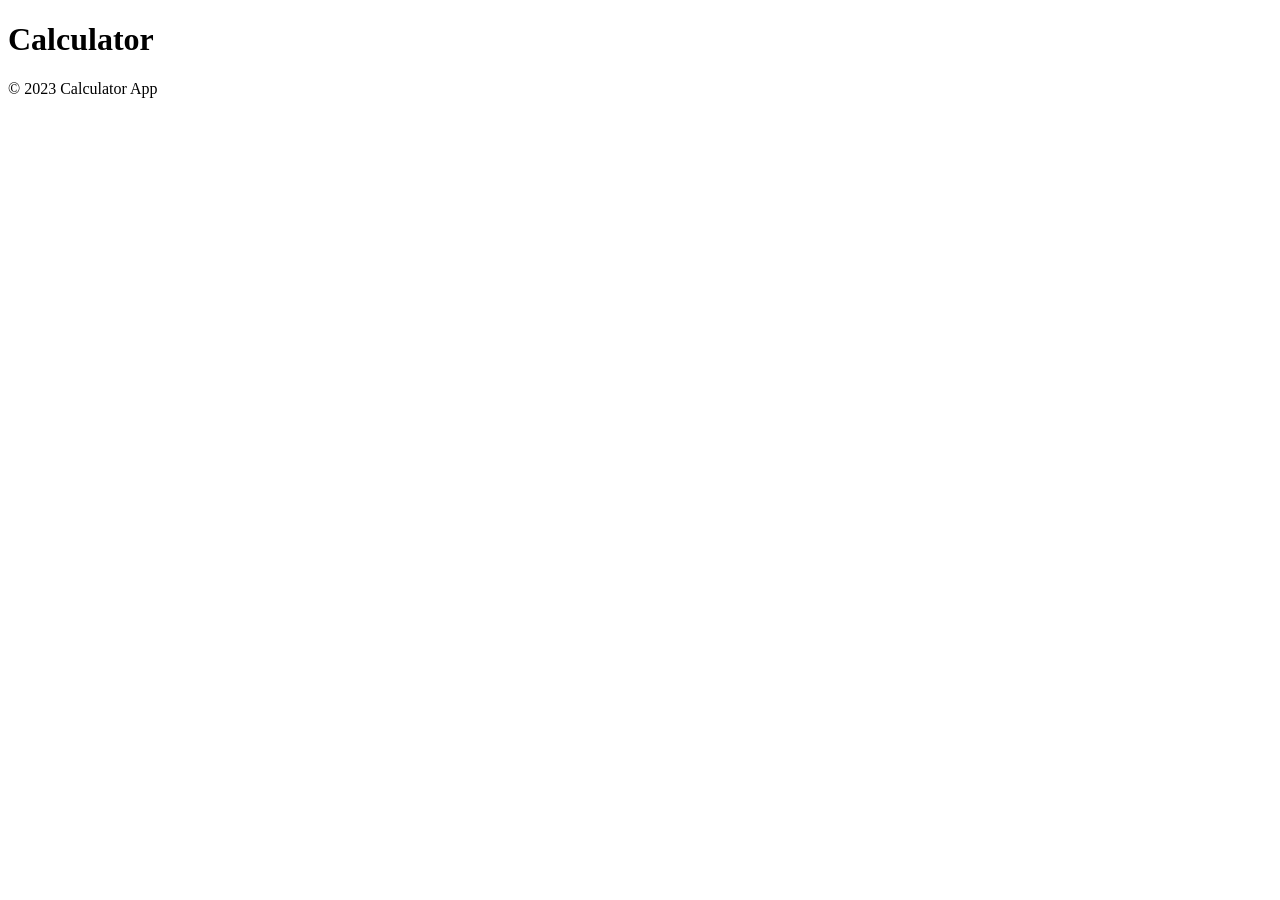
==== calculator/code/index.html @ 63572222 "update to calculator added the exersize to the the branch" ====
<!DOCTYPE html>
<html lang="en">
<head>
    <meta charset="UTF-8">
    <meta name="viewport" content="width=device-width, initial-scale=1.0">
    <title>Calculator</title>
    <link rel="stylesheet" href="styles.css">
</head>
<body>
    <header>
        <h1>Calculator</h1>
    </header>
    <main>
        <div id="calculator">
            <!-- Calculator interface will go here -->
        </div>
    </main>
    <footer>
        <p>&copy; 2023 Calculator App</p>
    </footer>
    <script src="script.js"></script>
</body>
</html>
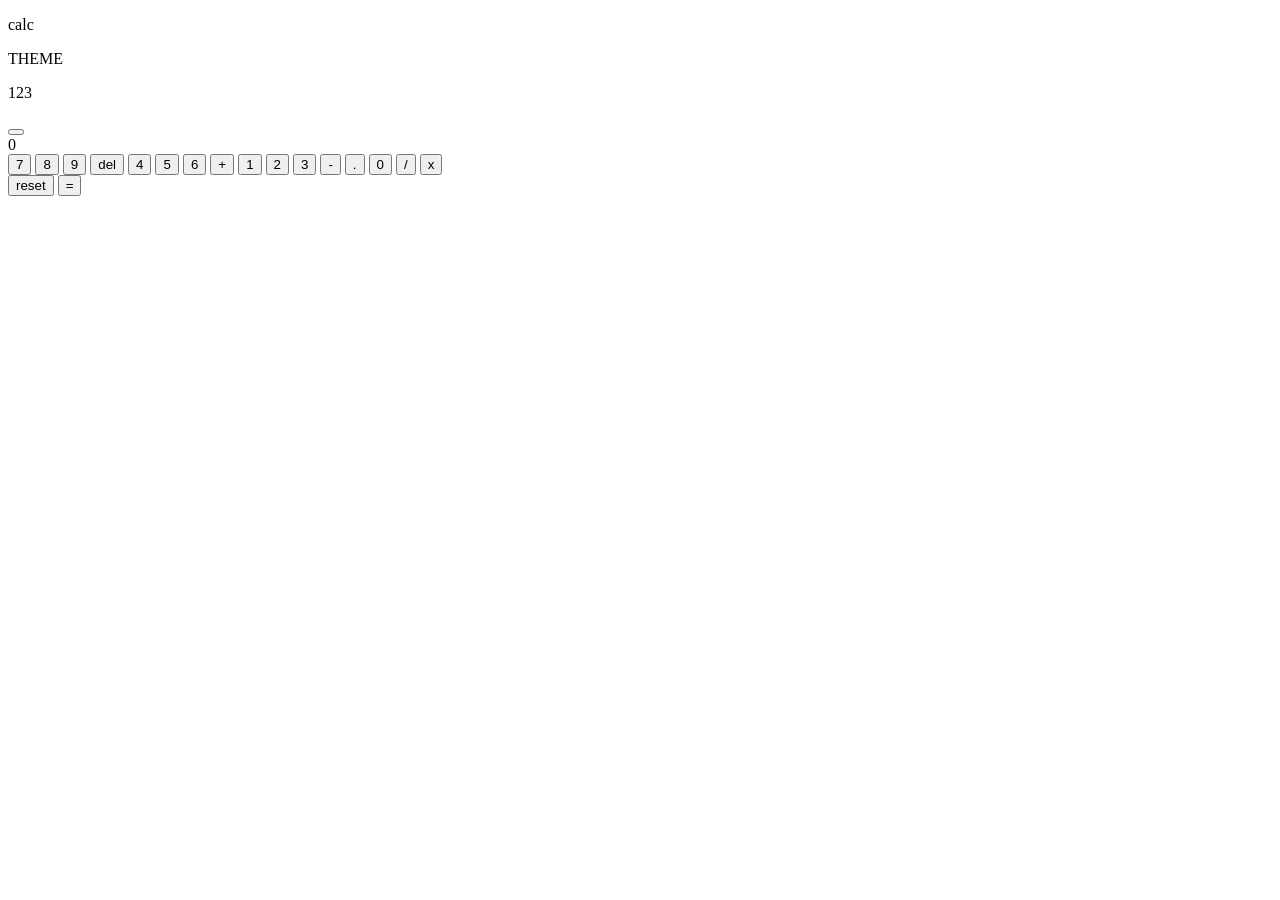
==== commit 58e34070: "Update to calculator Made it so the HTML and JS work. now I am going to do styling" ====
--- a/calculator/code/index.html
+++ b/calculator/code/index.html
@@ -1,23 +1,58 @@
 <!DOCTYPE html>
 <html lang="en">
 <head>
-    <meta charset="UTF-8">
-    <meta name="viewport" content="width=device-width, initial-scale=1.0">
-    <title>Calculator</title>
-    <link rel="stylesheet" href="styles.css">
+  <meta charset="UTF-8">
+  <meta name="viewport" content="width=device-width, initial-scale=1.0"> 
+  <link rel="icon" type="image/png" sizes="32x32" href="../images/favicon-32x32.png">
+  <link rel="preconnect" href="https://fonts.googleapis.com">
+  <link rel="preconnect" href="https://fonts.gstatic.com" crossorigin>
+  <link href="https://fonts.googleapis.com/css2?family=League+Spartan:wght@100..900&display=swap" rel="stylesheet">
+  <link rel="stylesheet" href="styles.css">
+  <title>Calculator App</title>
 </head>
-<body>
-    <header>
-        <h1>Calculator</h1>
-    </header>
-    <main>
-        <div id="calculator">
-            <!-- Calculator interface will go here -->
+<body id="bodyy">
+  <div class="calculator">
+    <div class="calculator__header">
+      <p class="calculator__logo" id="logo">
+        calc
+      </p>
+      <div class="calculator__switch">
+        <p class="theme" id="theme">THEME</p>
+        <div class="calculator__switch--barra" id="calculator__barra">
+          <p class="numbers" id="numbers">123</p>
+          <button class="calculator__switch-button" id="switch-button"></button>
         </div>
-    </main>
-    <footer>
-        <p>&copy; 2023 Calculator App</p>
-    </footer>
-    <script src="script.js"></script>
+      </div>
+    </div>
+
+    <div class="res" id="res">
+      0
+    </div>
+
+    <div class="table" id="table">
+      <div class="buttonBox">
+        <button class="btn7 button" id="bt7">7</button>
+        <button class="btn8 button" id="bt8">8</button>
+        <button class="btn9 button" id="bt9">9</button>
+        <button class="btnD button del_button" id="del">del</button>
+        <button class="btn4 button" id="bt4">4</button>
+        <button class="btn5 button" id="bt5">5</button>
+        <button class="btn6 button" id="bt6">6</button>
+        <button class="btn+ button" id="btplus">+</button>
+        <button class="btn1 button" id="bt1">1</button>
+        <button class="btn2 button" id="bt2">2</button>
+        <button class="btn3 button" id="bt3">3</button>
+        <button class="btn- button" id="btmenos">-</button>
+        <button class="btn. button" id="btpunto">.</button>
+        <button class="btn0 button" id="bt0">0</button>
+        <button class="btn/ button" id="btbarra">/</button>
+        <button class="btnx button" id="btequis">x</button>
+      </div>
+      <div class="buttonSub">
+        <button class="btnr button reset" id="reset">reset</button>
+        <button class="btnC button brest" id="equal">=</button>
+      </div>
+    </div>
+  <script src="main.js"></script>
 </body>
 </html>
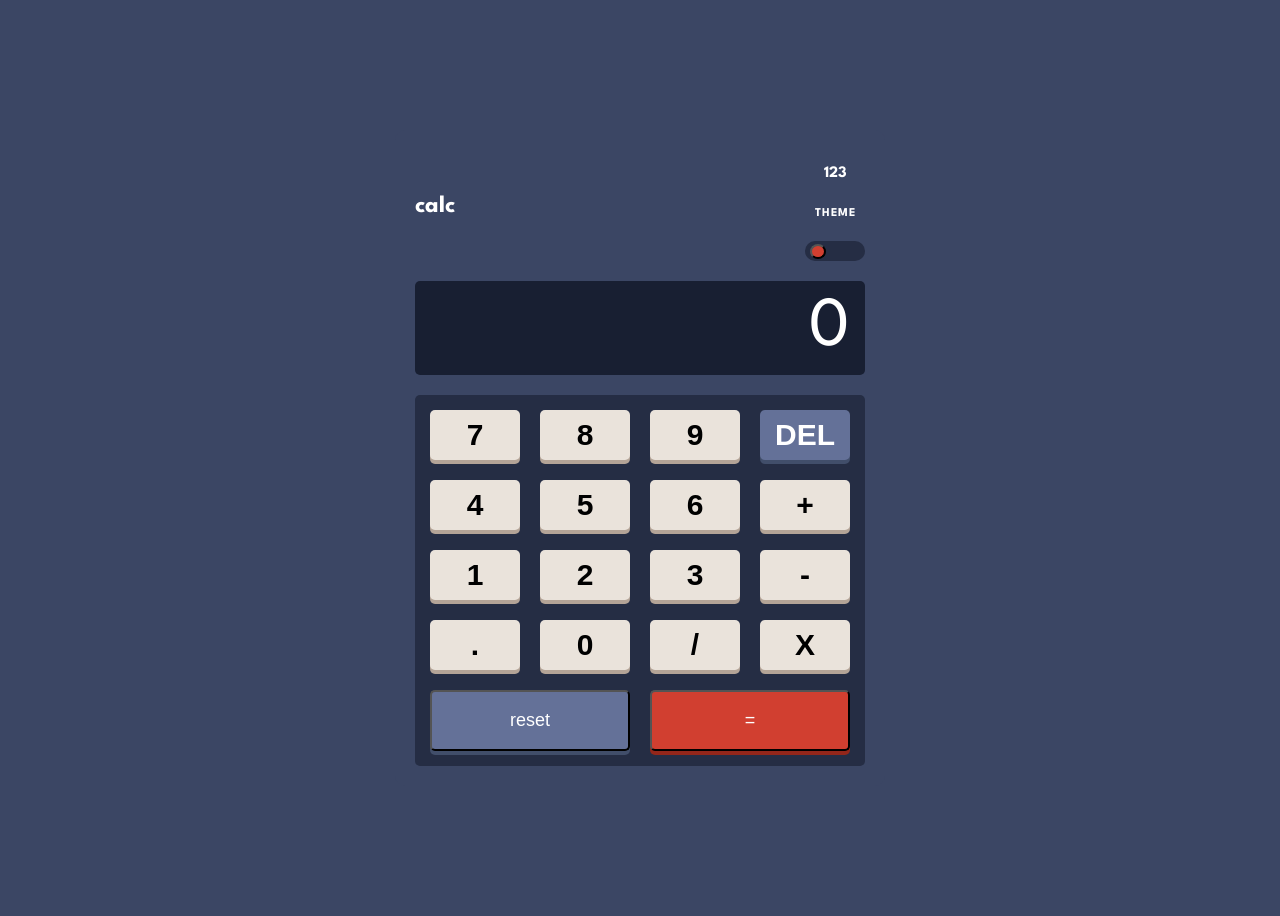
==== commit 99ba3654: "Update to calculator (backup) Do not know why but github did not update at all. this is a backup in " ====
--- a/calculator/code/index.html
+++ b/calculator/code/index.html
@@ -7,22 +7,24 @@
   <link rel="preconnect" href="https://fonts.googleapis.com">
   <link rel="preconnect" href="https://fonts.gstatic.com" crossorigin>
   <link href="https://fonts.googleapis.com/css2?family=League+Spartan:wght@100..900&display=swap" rel="stylesheet">
-  <link rel="stylesheet" href="styles.css">
+  <link rel="stylesheet" href="style.css">
+
   <title>Calculator App</title>
 </head>
-<body id="bodyy">
+<body id="body">
   <div class="calculator">
     <div class="calculator__header">
       <p class="calculator__logo" id="logo">
         calc
       </p>
       <div class="calculator__switch">
+        <p class="numbers" id="numbers">123</p> 
         <p class="theme" id="theme">THEME</p>
         <div class="calculator__switch--barra" id="calculator__barra">
-          <p class="numbers" id="numbers">123</p>
           <button class="calculator__switch-button" id="switch-button"></button>
         </div>
       </div>
+      
     </div>
 
     <div class="res" id="res">
--- a/calculator/code/style.css
+++ b/calculator/code/style.css
@@ -0,0 +1,145 @@
+@import url("https://fonts.googleapis.com/css2?family=League+Spartan:wght@100..900&display=swap");
+body {
+  font-family: "League Spartan", sans-serif;
+  background-color: #3b4664;
+  display: flex;
+  justify-content: center;
+  align-items: center;
+  height: 100vh;
+}
+
+.calculator {
+  background-color: #3b4664;
+  padding: 20px;
+  border-radius: 10px;
+  width: 450px;
+}
+.calculator__header {
+  display: flex;
+  justify-content: space-between;
+  align-items: center;
+  color: white;
+  font-size: 24px;
+  font-weight: bold;
+}
+.calculator__switch {
+  display: flex;
+  flex-direction: column;
+  align-items: center;
+  gap: 10px;
+}
+.calculator__switch .theme {
+  font-size: 12px;
+  letter-spacing: 1px;
+  text-transform: uppercase;
+  color: white;
+}
+.calculator__switch .numbers {
+  font-size: 16px;
+  color: white;
+  text-align: center;
+  margin-bottom: 5px;
+}
+.calculator__switch--barra {
+  background-color: #252d44;
+  width: 60px;
+  height: 20px;
+  border-radius: 10px;
+  display: flex;
+  align-items: center;
+  justify-content: center;
+  position: relative;
+}
+.calculator__switch-numbers {
+  width: 20px;
+  height: 20px;
+  background-color: #d13f30;
+  border-radius: 50%;
+  position: absolute;
+  right: 5px;
+  transition: all 0.3s;
+}
+.calculator__switch-button {
+  width: 15px;
+  height: 15px;
+  background-color: #d13f30;
+  border-radius: 50%;
+  position: absolute;
+  left: 5px;
+  transition: all 0.3s;
+}
+
+.res {
+  background-color: #181f32;
+  color: white;
+  font-size: 70px;
+  text-align: right;
+  padding: 15px;
+  border-radius: 5px;
+  margin: 20px 0;
+}
+
+.table {
+  background-color: #252d44;
+  padding: 15px;
+  border-radius: 5px;
+  gap: 12px;
+}
+.table .buttonBox {
+  display: grid;
+  grid-template-columns: repeat(4, 1fr);
+  gap: 20px;
+}
+.table .buttonBox .button {
+  background-color: #eae3db;
+  border: none;
+  padding: 8px;
+  font-size: 30px;
+  font-weight: bold;
+  border-radius: 5px;
+  box-shadow: 0 4px #b4a497;
+  cursor: pointer;
+  transition-duration: 0.4s;
+  text-transform: uppercase;
+  text-align: center;
+}
+.table .buttonBox .button:hover {
+  background-color: aliceblue;
+}
+.table .buttonBox .button:active {
+  transform: scale(0.95);
+}
+.table .buttonBox .del_button {
+  background-color: #647198;
+  box-shadow: 0 4px #414e6a;
+  color: white;
+}
+.table .buttonSub {
+  display: grid;
+  grid-row: 5;
+  grid-template-columns: repeat(4, 1fr);
+  gap: 20px;
+  margin-top: 20px;
+}
+.table .buttonSub .reset {
+  grid-column: span 2;
+  background-color: #647198;
+  box-shadow: 0 4px #414e6a;
+  border-radius: 5px;
+  color: white;
+  padding: 18px;
+  font-size: 18px;
+  width: 100%;
+  text-align: center;
+}
+.table .buttonSub .brest {
+  grid-column: span 2;
+  background-color: #d13f30;
+  box-shadow: 0 4px #93261a;
+  border-radius: 5px;
+  color: white;
+  padding: 18px;
+  font-size: 18px;
+  width: 100%;
+  text-align: center;
+}/*# sourceMappingURL=style.css.map */
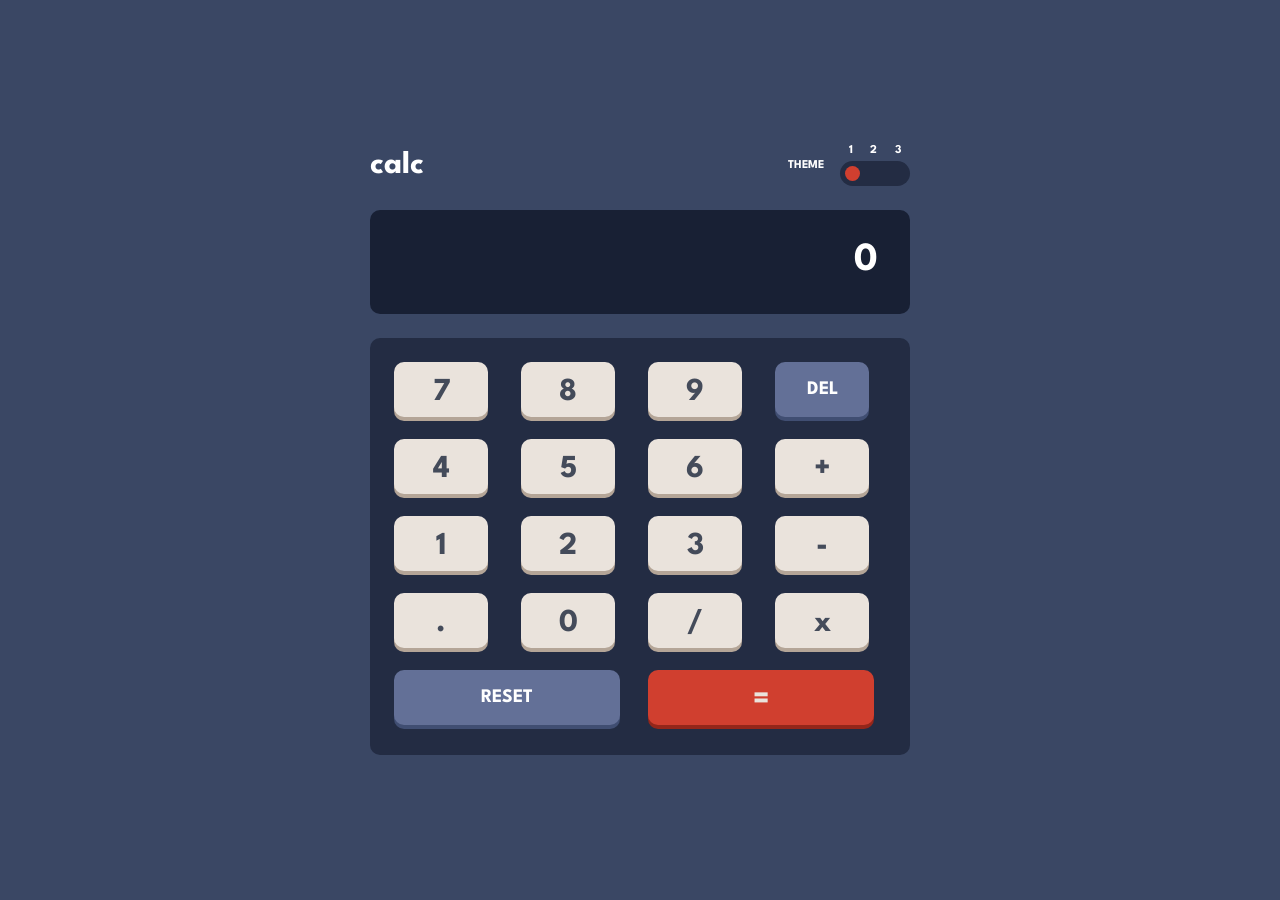
==== commit 334bc625: "working version calculator !WITHOUT BEM! A working version of the calculator without the BEM naming " ====
--- a/calculator/code/index.html
+++ b/calculator/code/index.html
@@ -1,60 +1,58 @@
 <!DOCTYPE html>
 <html lang="en">
-<head>
-  <meta charset="UTF-8">
-  <meta name="viewport" content="width=device-width, initial-scale=1.0"> 
-  <link rel="icon" type="image/png" sizes="32x32" href="../images/favicon-32x32.png">
-  <link rel="preconnect" href="https://fonts.googleapis.com">
-  <link rel="preconnect" href="https://fonts.gstatic.com" crossorigin>
-  <link href="https://fonts.googleapis.com/css2?family=League+Spartan:wght@100..900&display=swap" rel="stylesheet">
-  <link rel="stylesheet" href="style.css">
+  <head>
+    <meta charset="UTF-8" />
+    <meta name="viewport" content="width=device-width, initial-scale=1.0" />
+    <link
+      rel="icon"
+      type="image/png"
+      sizes="32x32"
+      href="../images/favicon-32x32.png"
+    />
+    <link rel="stylesheet" href="style.css" />
 
-  <title>Calculator App</title>
-</head>
-<body id="body">
-  <div class="calculator">
-    <div class="calculator__header">
-      <p class="calculator__logo" id="logo">
-        calc
-      </p>
-      <div class="calculator__switch">
-        <p class="numbers" id="numbers">123</p> 
-        <p class="theme" id="theme">THEME</p>
-        <div class="calculator__switch--barra" id="calculator__barra">
-          <button class="calculator__switch-button" id="switch-button"></button>
+    <title>Frontend Mentor | Calculator app</title>
+  </head>
+  <body>
+    <div class="calculator">
+      <div class="header">
+        <h1>calc</h1>
+        <div class="theme-switcher">
+          <span>THEME</span>
+          <div class="theme-options">
+            <div class="theme-numbers">
+              <span>1</span>
+              <span>2</span>
+              <span>3</span>
+            </div>
+            <div class="theme-toggle">
+              <div class="toggle-ball"></div>
+            </div>
+          </div>
         </div>
       </div>
-      
-    </div>
-
-    <div class="res" id="res">
-      0
-    </div>
-
-    <div class="table" id="table">
-      <div class="buttonBox">
-        <button class="btn7 button" id="bt7">7</button>
-        <button class="btn8 button" id="bt8">8</button>
-        <button class="btn9 button" id="bt9">9</button>
-        <button class="btnD button del_button" id="del">del</button>
-        <button class="btn4 button" id="bt4">4</button>
-        <button class="btn5 button" id="bt5">5</button>
-        <button class="btn6 button" id="bt6">6</button>
-        <button class="btn+ button" id="btplus">+</button>
-        <button class="btn1 button" id="bt1">1</button>
-        <button class="btn2 button" id="bt2">2</button>
-        <button class="btn3 button" id="bt3">3</button>
-        <button class="btn- button" id="btmenos">-</button>
-        <button class="btn. button" id="btpunto">.</button>
-        <button class="btn0 button" id="bt0">0</button>
-        <button class="btn/ button" id="btbarra">/</button>
-        <button class="btnx button" id="btequis">x</button>
-      </div>
-      <div class="buttonSub">
-        <button class="btnr button reset" id="reset">reset</button>
-        <button class="btnC button brest" id="equal">=</button>
+      <div class="display">0</div>
+      <div class="keypad">
+        <button class="num">7</button>
+        <button class="num">8</button>
+        <button class="num">9</button>
+        <button class="del">DEL</button>
+        <button class="num">4</button>
+        <button class="num">5</button>
+        <button class="num">6</button>
+        <button class="op">+</button>
+        <button class="num">1</button>
+        <button class="num">2</button>
+        <button class="num">3</button>
+        <button class="op">-</button>
+        <button class="num">.</button>
+        <button class="num">0</button>
+        <button class="op">/</button>
+        <button class="op">x</button>
+        <button class="reset">RESET</button>
+        <button class="equals">=</button>
       </div>
     </div>
-  <script src="main.js"></script>
-</body>
+    <script src="main.js"></script>
+  </body>
 </html>
--- a/calculator/code/style.css
+++ b/calculator/code/style.css
@@ -1,145 +1,222 @@
-@import url("https://fonts.googleapis.com/css2?family=League+Spartan:wght@100..900&display=swap");
+@import url("https://fonts.googleapis.com/css2?family=Barlow+Semi+Condensed:ital,wght@0,100;0,200;0,300;0,400;0,500;0,600;0,700;0,800;0,900;1,100;1,200;1,300;1,400;1,500;1,600;1,700;1,800;1,900&family=League+Spartan:wght@100..900&family=Manrope:wght@200..800&family=Raleway:ital,wght@0,100..900;1,100..900&display=swap");
+:root {
+  /* Theme 1 - Dark blue */
+  --bg-main-1: #3a4764;
+  --bg-toggle-1: #232c43;
+  --bg-screen-1: #182034;
+  --key-bg-1: #eae3dc;
+  --key-shadow-1: #b4a597;
+  --key-bg-red-1: #637097;
+  --key-shadow-red-1: #404e72;
+  --key-bg-equals-1: #d03f2f;
+  --key-shadow-equals-1: #93261a;
+  --text-dark-1: #444b5a;
+  --text-light-1: #ffffff;
+  --key-hover-1: #ffffff;
+  --key-hover-red-1: #9dafdd;
+  --key-hover-equals-1: #cf6a5f;
+  /* Theme 2 - Light gray */
+  --bg-main-2: #e6e6e6;
+  --bg-toggle-2: #d3cdcd;
+  --bg-screen-2: #eeeeee;
+  --key-bg-2: #e5e4e1;
+  --key-shadow-2: #a79e91;
+  --key-bg-red-2: #388187;
+  --key-shadow-red-2: #1b6066;
+  --key-bg-equals-2: #c85402;
+  --key-shadow-equals-2: #873901;
+  --text-dark-2: #35352c;
+  --text-light-2: #ffffff;
+  --key-hover-2: #ffffff;
+  --key-hover-red-2: #36d1df;
+  --key-hover-equals-2: #ed873f;
+  /* Theme 3 - Purple */
+  --bg-main-3: #17062a;
+  --bg-toggle-3: #1e0936;
+  --bg-screen-3: #1e0936;
+  --key-bg-3: #331c4d;
+  --key-shadow-3: #881c9e;
+  --key-bg-red-3: #56077c;
+  --key-shadow-red-3: #be15f4;
+  --key-bg-equals-3: #00e0d1;
+  --key-shadow-equals-3: #6cf9f2;
+  --text-dark-3: #ffe53d;
+  --text-light-3: #ffffff;
+  --key-hover-3: #6a34a2;
+  --key-hover-red-3: #be15f4;
+  --key-hover-equals-3: #6cf9f2;
+}
+
 body {
-  font-family: "League Spartan", sans-serif;
-  background-color: #3b4664;
+  margin: 0;
+  min-height: 100vh;
   display: flex;
   justify-content: center;
   align-items: center;
-  height: 100vh;
+  font-family: "League Spartan", sans-serif;
+  background-color: var(--bg-main-1);
+  transition: background-color 0.3s;
+}
+body.theme-2 {
+  --bg-main-1: var(--bg-main-2);
+  --bg-toggle-1: var(--bg-toggle-2);
+  --bg-screen-1: var(--bg-screen-2);
+  --key-bg-1: var(--key-bg-2);
+  --key-shadow-1: var(--key-shadow-2);
+  --key-bg-red-1: var(--key-bg-red-2);
+  --key-shadow-red-1: var(--key-shadow-red-2);
+  --key-bg-equals-1: var(--key-bg-equals-2);
+  --key-shadow-equals-1: var(--key-shadow-equals-2);
+  --text-dark-1: var(--text-dark-2);
+  --text-light-1: var(--text-dark-2);
+  --key-hover-1: var(--key-hover-2);
+  --key-hover-red-1: var(--key-hover-red-2);
+  --key-hover-equals-1: var(--key-hover-equals-2);
+}
+body.theme-3 {
+  --bg-main-1: var(--bg-main-3);
+  --bg-toggle-1: var(--bg-toggle-3);
+  --bg-screen-1: var(--bg-screen-3);
+  --key-bg-1: var(--key-bg-3);
+  --key-shadow-1: var(--key-shadow-3);
+  --key-bg-red-1: var(--key-bg-red-3);
+  --key-shadow-red-1: var(--key-shadow-red-3);
+  --key-bg-equals-1: var(--key-bg-equals-3);
+  --key-shadow-equals-1: var(--key-shadow-equals-3);
+  --text-dark-1: var(--text-dark-3);
+  --text-light-1: var(--text-dark-3);
+  --key-hover-1: var(--key-hover-3);
+  --key-hover-red-1: var(--key-hover-red-3);
+  --key-hover-equals-1: var(--key-hover-equals-3);
 }
 
 .calculator {
-  background-color: #3b4664;
-  padding: 20px;
-  border-radius: 10px;
-  width: 450px;
-}
-.calculator__header {
+  width: 100%;
+  max-width: 540px;
+  padding: 2rem;
+}
+.calculator .header {
   display: flex;
   justify-content: space-between;
   align-items: center;
-  color: white;
-  font-size: 24px;
-  font-weight: bold;
-}
-.calculator__switch {
-  display: flex;
-  flex-direction: column;
+  color: var(--text-light-1);
+}
+.calculator .header h1 {
+  margin: 0;
+  font-size: 2rem;
+  font-weight: 700;
+}
+.calculator .theme-switcher {
+  display: flex;
   align-items: center;
-  gap: 10px;
-}
-.calculator__switch .theme {
-  font-size: 12px;
-  letter-spacing: 1px;
-  text-transform: uppercase;
-  color: white;
-}
-.calculator__switch .numbers {
-  font-size: 16px;
-  color: white;
-  text-align: center;
+  gap: 1rem;
+  font-size: 0.75rem;
+  font-weight: 700;
+}
+.calculator .theme-numbers {
+  display: flex;
+  justify-content: space-around;
   margin-bottom: 5px;
-}
-.calculator__switch--barra {
-  background-color: #252d44;
-  width: 60px;
-  height: 20px;
-  border-radius: 10px;
-  display: flex;
-  align-items: center;
-  justify-content: center;
+  font-weight: 700;
+}
+.calculator .theme-toggle {
+  width: 70px;
+  height: 25px;
+  background-color: var(--bg-toggle-1);
+  border-radius: 25px;
   position: relative;
-}
-.calculator__switch-numbers {
-  width: 20px;
-  height: 20px;
-  background-color: #d13f30;
+  cursor: pointer;
+}
+.calculator .theme-toggle .toggle-ball {
+  width: 15px;
+  height: 15px;
+  background-color: var(--key-bg-equals-1);
   border-radius: 50%;
   position: absolute;
-  right: 5px;
-  transition: all 0.3s;
-}
-.calculator__switch-button {
-  width: 15px;
-  height: 15px;
-  background-color: #d13f30;
-  border-radius: 50%;
-  position: absolute;
+  top: 5px;
   left: 5px;
-  transition: all 0.3s;
-}
-
-.res {
-  background-color: #181f32;
-  color: white;
-  font-size: 70px;
+  transition: left 0.3s;
+}
+.calculator .theme-toggle .toggle-ball:hover {
+  background-color: var(--key-hover-equals-1);
+}
+.calculator .display {
+  background-color: var(--bg-screen-1);
+  color: var(--text-light-1);
+  padding: 2rem;
   text-align: right;
-  padding: 15px;
-  border-radius: 5px;
-  margin: 20px 0;
-}
-
-.table {
-  background-color: #252d44;
-  padding: 15px;
-  border-radius: 5px;
-  gap: 12px;
-}
-.table .buttonBox {
+  font-size: 2.5rem;
+  font-weight: 700;
+  margin: 1.5rem 0;
+  border-radius: 10px;
+  min-height: 2.5rem;
+  overflow-x: auto;
+  white-space: nowrap;
+}
+.calculator .keypad {
+  background-color: var(--bg-toggle-1);
+  padding: 1.5rem;
+  border-radius: 10px;
   display: grid;
   grid-template-columns: repeat(4, 1fr);
-  gap: 20px;
-}
-.table .buttonBox .button {
-  background-color: #eae3db;
+  gap: 1rem;
+}
+.calculator .keypad button {
   border: none;
-  padding: 8px;
-  font-size: 30px;
-  font-weight: bold;
-  border-radius: 5px;
-  box-shadow: 0 4px #b4a497;
+  border-radius: 10px;
+  padding: 1rem;
+  font-size: 2rem;
+  font-weight: 700;
   cursor: pointer;
-  transition-duration: 0.4s;
-  text-transform: uppercase;
-  text-align: center;
-}
-.table .buttonBox .button:hover {
-  background-color: aliceblue;
-}
-.table .buttonBox .button:active {
-  transform: scale(0.95);
-}
-.table .buttonBox .del_button {
-  background-color: #647198;
-  box-shadow: 0 4px #414e6a;
+  background-color: var(--key-bg-1);
+  color: var(--text-dark-1);
+  box-shadow: 0 4px var(--key-shadow-1);
+  font-family: "League Spartan", sans-serif;
+  width: 85%;
+  height: 90%;
+}
+.calculator .keypad button:hover {
+  background-color: var(--key-hover-1);
+}
+.calculator .keypad button.del, .calculator .keypad button.reset {
+  background-color: var(--key-bg-red-1);
   color: white;
-}
-.table .buttonSub {
-  display: grid;
-  grid-row: 5;
-  grid-template-columns: repeat(4, 1fr);
-  gap: 20px;
-  margin-top: 20px;
-}
-.table .buttonSub .reset {
-  grid-column: span 2;
-  background-color: #647198;
-  box-shadow: 0 4px #414e6a;
-  border-radius: 5px;
-  color: white;
-  padding: 18px;
-  font-size: 18px;
-  width: 100%;
-  text-align: center;
-}
-.table .buttonSub .brest {
-  grid-column: span 2;
-  background-color: #d13f30;
-  box-shadow: 0 4px #93261a;
-  border-radius: 5px;
-  color: white;
-  padding: 18px;
-  font-size: 18px;
-  width: 100%;
-  text-align: center;
+  box-shadow: 0 4px var(--key-shadow-red-1);
+  font-size: 1.2rem;
+}
+.calculator .keypad button.del:hover, .calculator .keypad button.reset:hover {
+  background-color: var(--key-hover-red-1);
+}
+.calculator .keypad button.reset {
+  grid-column: span 2/span 2;
+  width: 95%;
+}
+.calculator .keypad button.equals {
+  background-color: var(--key-bg-equals-1);
+  color: var(--key-bg-1);
+  box-shadow: 0 4px var(--key-shadow-equals-1);
+  grid-column: span 2/span 2;
+  grid-column-start: 3;
+  width: 95%;
+}
+.calculator .keypad button.equals:hover {
+  background-color: var(--key-hover-equals-1);
+}
+
+@media (max-width: 480px) {
+  .calculator {
+    padding: 1rem;
+  }
+  .calculator .keypad {
+    gap: 0.75rem;
+    padding: 1rem;
+  }
+  .calculator button {
+    font-size: 1.25rem;
+    padding: 0.75rem;
+  }
+  .calculator .display {
+    font-size: 2rem;
+    padding: 1.5rem;
+  }
 }/*# sourceMappingURL=style.css.map */
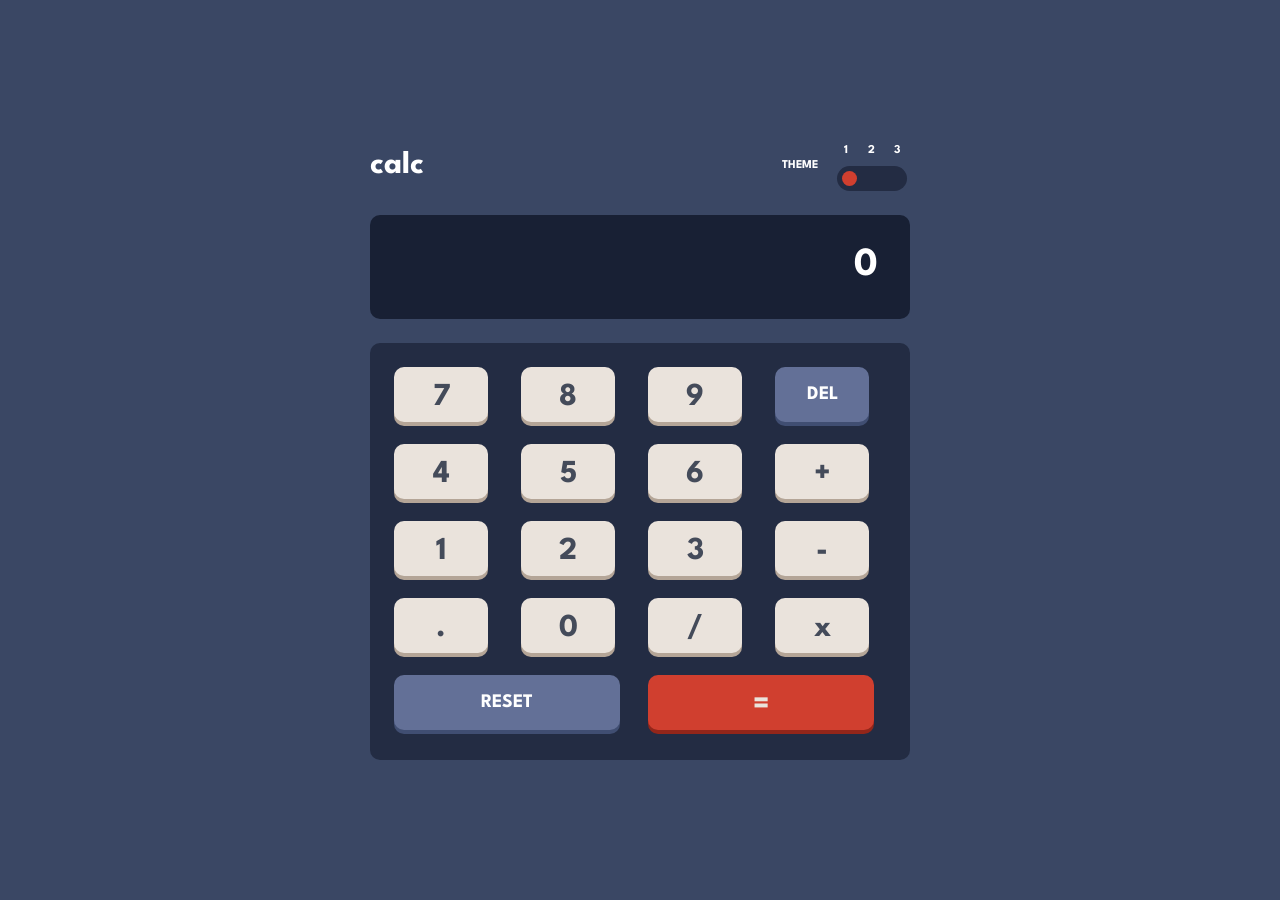
==== commit 1f675d32: "Working version of all with includes" ====
--- a/calculator/code/index.html
+++ b/calculator/code/index.html
@@ -15,44 +15,44 @@
   </head>
   <body>
     <div class="calculator">
-      <div class="header">
-        <h1>calc</h1>
+      <div class="calculator__header">
+        <h1 class="calculator__title">calc</h1>
         <div class="theme-switcher">
-          <span>THEME</span>
-          <div class="theme-options">
-            <div class="theme-numbers">
-              <span>1</span>
-              <span>2</span>
-              <span>3</span>
+          <span class="theme-switcher__label">THEME</span>
+          <div class="theme-switcher__options">
+            <div class="theme-switcher__numbers">
+              <span class="theme-switcher__number">1</span>
+              <span class="theme-switcher__number">2</span>
+              <span class="theme-switcher__number">3</span>
             </div>
-            <div class="theme-toggle">
-              <div class="toggle-ball"></div>
+            <div class="theme-switcher__toggle">
+              <div class="theme-switcher__toggle-ball"></div>
             </div>
           </div>
         </div>
       </div>
-      <div class="display">0</div>
-      <div class="keypad">
-        <button class="num">7</button>
-        <button class="num">8</button>
-        <button class="num">9</button>
-        <button class="del">DEL</button>
-        <button class="num">4</button>
-        <button class="num">5</button>
-        <button class="num">6</button>
-        <button class="op">+</button>
-        <button class="num">1</button>
-        <button class="num">2</button>
-        <button class="num">3</button>
-        <button class="op">-</button>
-        <button class="num">.</button>
-        <button class="num">0</button>
-        <button class="op">/</button>
-        <button class="op">x</button>
-        <button class="reset">RESET</button>
-        <button class="equals">=</button>
+      <div class="calculator__display">0</div>
+      <div class="calculator__keypad">
+        <button class="calculator__key calculator__key--num">7</button>
+        <button class="calculator__key calculator__key--num">8</button>
+        <button class="calculator__key calculator__key--num">9</button>
+        <button class="calculator__key calculator__key--del">DEL</button>
+        <button class="calculator__key calculator__key--num">4</button>
+        <button class="calculator__key calculator__key--num">5</button>
+        <button class="calculator__key calculator__key--num">6</button>
+        <button class="calculator__key calculator__key--op">+</button>
+        <button class="calculator__key calculator__key--num">1</button>
+        <button class="calculator__key calculator__key--num">2</button>
+        <button class="calculator__key calculator__key--num">3</button>
+        <button class="calculator__key calculator__key--op">-</button>
+        <button class="calculator__key calculator__key--num">.</button>
+        <button class="calculator__key calculator__key--num">0</button>
+        <button class="calculator__key calculator__key--op">/</button>
+        <button class="calculator__key calculator__key--op">x</button>
+        <button class="calculator__key calculator__key--reset">RESET</button>
+        <button class="calculator__key calculator__key--equals">=</button>
       </div>
     </div>
     <script src="main.js"></script>
   </body>
-</html>+</html>
--- a/calculator/code/style.css
+++ b/calculator/code/style.css
@@ -1,6 +1,5 @@
-@import url("https://fonts.googleapis.com/css2?family=Barlow+Semi+Condensed:ital,wght@0,100;0,200;0,300;0,400;0,500;0,600;0,700;0,800;0,900;1,100;1,200;1,300;1,400;1,500;1,600;1,700;1,800;1,900&family=League+Spartan:wght@100..900&family=Manrope:wght@200..800&family=Raleway:ital,wght@0,100..900;1,100..900&display=swap");
+@import url("https://fonts.googleapis.com/css2?family=Barlow+Semi+Condensed:wght@100..900&family=League+Spartan:wght@100..900&family=Manrope:wght@200..800&family=Raleway:wght@100..900&display=swap");
 :root {
-  /* Theme 1 - Dark blue */
   --bg-main-1: #3a4764;
   --bg-toggle-1: #232c43;
   --bg-screen-1: #182034;
@@ -15,36 +14,6 @@
   --key-hover-1: #ffffff;
   --key-hover-red-1: #9dafdd;
   --key-hover-equals-1: #cf6a5f;
-  /* Theme 2 - Light gray */
-  --bg-main-2: #e6e6e6;
-  --bg-toggle-2: #d3cdcd;
-  --bg-screen-2: #eeeeee;
-  --key-bg-2: #e5e4e1;
-  --key-shadow-2: #a79e91;
-  --key-bg-red-2: #388187;
-  --key-shadow-red-2: #1b6066;
-  --key-bg-equals-2: #c85402;
-  --key-shadow-equals-2: #873901;
-  --text-dark-2: #35352c;
-  --text-light-2: #ffffff;
-  --key-hover-2: #ffffff;
-  --key-hover-red-2: #36d1df;
-  --key-hover-equals-2: #ed873f;
-  /* Theme 3 - Purple */
-  --bg-main-3: #17062a;
-  --bg-toggle-3: #1e0936;
-  --bg-screen-3: #1e0936;
-  --key-bg-3: #331c4d;
-  --key-shadow-3: #881c9e;
-  --key-bg-red-3: #56077c;
-  --key-shadow-red-3: #be15f4;
-  --key-bg-equals-3: #00e0d1;
-  --key-shadow-equals-3: #6cf9f2;
-  --text-dark-3: #ffe53d;
-  --text-light-3: #ffffff;
-  --key-hover-3: #6a34a2;
-  --key-hover-red-3: #be15f4;
-  --key-hover-equals-3: #6cf9f2;
 }
 
 body {
@@ -58,36 +27,80 @@
   transition: background-color 0.3s;
 }
 body.theme-2 {
-  --bg-main-1: var(--bg-main-2);
-  --bg-toggle-1: var(--bg-toggle-2);
-  --bg-screen-1: var(--bg-screen-2);
-  --key-bg-1: var(--key-bg-2);
-  --key-shadow-1: var(--key-shadow-2);
-  --key-bg-red-1: var(--key-bg-red-2);
-  --key-shadow-red-1: var(--key-shadow-red-2);
-  --key-bg-equals-1: var(--key-bg-equals-2);
-  --key-shadow-equals-1: var(--key-shadow-equals-2);
-  --text-dark-1: var(--text-dark-2);
-  --text-light-1: var(--text-dark-2);
-  --key-hover-1: var(--key-hover-2);
-  --key-hover-red-1: var(--key-hover-red-2);
-  --key-hover-equals-1: var(--key-hover-equals-2);
+  --bg-main-1: #e6e6e6;
+  --bg-toggle-1: #d3cdcd;
+  --bg-screen-1: #eeeeee;
+  --key-bg-1: #e5e4e1;
+  --key-shadow-1: #a79e91;
+  --key-bg-red-1: #388187;
+  --key-shadow-red-1: #1b6066;
+  --key-bg-equals-1: #c85402;
+  --key-shadow-equals-1: #873901;
+  --text-dark-1: #35352c;
+  --text-light-1: #ffffff;
+  --key-hover-1: #ffffff;
+  --key-hover-red-1: #36d1df;
+  --key-hover-equals-1: #ed873f;
 }
 body.theme-3 {
-  --bg-main-1: var(--bg-main-3);
-  --bg-toggle-1: var(--bg-toggle-3);
-  --bg-screen-1: var(--bg-screen-3);
-  --key-bg-1: var(--key-bg-3);
-  --key-shadow-1: var(--key-shadow-3);
-  --key-bg-red-1: var(--key-bg-red-3);
-  --key-shadow-red-1: var(--key-shadow-red-3);
-  --key-bg-equals-1: var(--key-bg-equals-3);
-  --key-shadow-equals-1: var(--key-shadow-equals-3);
-  --text-dark-1: var(--text-dark-3);
-  --text-light-1: var(--text-dark-3);
-  --key-hover-1: var(--key-hover-3);
-  --key-hover-red-1: var(--key-hover-red-3);
-  --key-hover-equals-1: var(--key-hover-equals-3);
+  --bg-main-1: #17062a;
+  --bg-toggle-1: #1e0936;
+  --bg-screen-1: #1e0936;
+  --key-bg-1: #331c4d;
+  --key-shadow-1: #881c9e;
+  --key-bg-red-1: #56077c;
+  --key-shadow-red-1: #be15f4;
+  --key-bg-equals-1: #00e0d1;
+  --key-shadow-equals-1: #6cf9f2;
+  --text-dark-1: #ffe53d;
+  --text-light-1: #ffffff;
+  --key-hover-1: #6a34a2;
+  --key-hover-red-1: #9e1aca;
+  --key-hover-equals-1: #6cf9f2;
+}
+
+body.theme-2 {
+  --bg-main-1: #e6e6e6;
+  --bg-toggle-1: #d3cdcd;
+  --bg-screen-1: #eeeeee;
+  --key-bg-1: #e5e4e1;
+  --key-shadow-1: #a79e91;
+  --key-bg-red-1: #388187;
+  --key-shadow-red-1: #1b6066;
+  --key-bg-equals-1: #c85402;
+  --key-shadow-equals-1: #873901;
+  --text-dark-1: #35352c;
+  --text-light-1: #ffffff;
+  --key-hover-1: #ffffff;
+  --key-hover-red-1: #36d1df;
+  --key-hover-equals-1: #ed873f;
+}
+body.theme-2 .calculator__title,
+body.theme-2 .calculator .theme-switcher__label,
+body.theme-2 .calculator .theme-switcher__numbers, body.theme-2 .calculator__display {
+  color: var(--text-dark-1);
+}
+
+body.theme-3 {
+  --bg-main-1: #17062a;
+  --bg-toggle-1: #1e0936;
+  --bg-screen-1: #1e0936;
+  --key-bg-1: #331c4d;
+  --key-shadow-1: #881c9e;
+  --key-bg-red-1: #56077c;
+  --key-shadow-red-1: #be15f4;
+  --key-bg-equals-1: #00e0d1;
+  --key-shadow-equals-1: #6cf9f2;
+  --text-dark-1: #ffe53d;
+  --text-light-1: #ffffff;
+  --key-hover-1: #6a34a2;
+  --key-hover-red-1: #9e1aca;
+  --key-hover-equals-1: #6cf9f2;
+}
+body.theme-3 .calculator__title,
+body.theme-3 .calculator .theme-switcher__label,
+body.theme-3 .calculator .theme-switcher__numbers, body.theme-3 .calculator__display {
+  color: var(--text-dark-1);
 }
 
 .calculator {
@@ -95,31 +108,106 @@
   max-width: 540px;
   padding: 2rem;
 }
-.calculator .header {
+.calculator__header {
   display: flex;
   justify-content: space-between;
   align-items: center;
   color: var(--text-light-1);
 }
-.calculator .header h1 {
+.calculator__title {
   margin: 0;
   font-size: 2rem;
   font-weight: 700;
 }
-.calculator .theme-switcher {
+.calculator__display {
+  background-color: var(--bg-screen-1);
+  color: var(--text-light-1);
+  padding: 2rem;
+  text-align: right;
+  font-size: 2.5rem;
+  font-weight: 700;
+  margin: 1.5rem 0;
+  border-radius: 10px;
+  min-height: 2.5rem;
+  overflow-x: auto;
+  white-space: nowrap;
+}
+.calculator__keypad {
+  background-color: var(--bg-toggle-1);
+  padding: 1.5rem;
+  border-radius: 10px;
+  display: grid;
+  grid-template-columns: repeat(4, 1fr);
+  gap: 1rem;
+}
+.calculator__key {
+  background-color: var(--key-bg-1);
+  box-shadow: 0 4px var(--key-shadow-1);
+  color: var(--text-dark-1);
+  border: none;
+  border-radius: 10px;
+  padding: 1rem;
+  font-size: 2rem;
+  font-weight: 700;
+  cursor: pointer;
+  font-family: "League Spartan", sans-serif;
+  width: 85%;
+  height: 90%;
+}
+.calculator__key:hover {
+  background-color: var(--key-hover-1);
+}
+.calculator__key--del, .calculator__key--reset {
+  background-color: var(--key-bg-red-1);
+  box-shadow: 0 4px var(--key-shadow-red-1);
+  color: white;
+  font-size: 1.2rem;
+}
+.calculator__key--del:hover, .calculator__key--reset:hover {
+  background-color: var(--key-hover-red-1);
+}
+.calculator__key--reset {
+  grid-column: span 2/span 2;
+  width: 95%;
+}
+.calculator__key--equals {
+  background-color: var(--key-bg-equals-1);
+  box-shadow: 0 4px var(--key-shadow-equals-1);
+  color: var(--key-bg-1);
+  grid-column: span 2/span 2;
+  grid-column-start: 3;
+  width: 95%;
+}
+.calculator__key--equals:hover {
+  background-color: var(--key-hover-equals-1);
+}
+
+.theme-switcher {
   display: flex;
   align-items: center;
   gap: 1rem;
   font-size: 0.75rem;
   font-weight: 700;
 }
-.calculator .theme-numbers {
+.theme-switcher__label {
+  font-weight: 700;
+}
+.theme-switcher__options {
+  display: flex;
+  flex-direction: column;
+  align-items: center;
+}
+.theme-switcher__numbers {
   display: flex;
   justify-content: space-around;
   margin-bottom: 5px;
   font-weight: 700;
 }
-.calculator .theme-toggle {
+.theme-switcher__number {
+  margin: 0 5px;
+  padding: 0.3rem;
+}
+.theme-switcher__toggle {
   width: 70px;
   height: 25px;
   background-color: var(--bg-toggle-1);
@@ -127,7 +215,7 @@
   position: relative;
   cursor: pointer;
 }
-.calculator .theme-toggle .toggle-ball {
+.theme-switcher__toggle-ball {
   width: 15px;
   height: 15px;
   background-color: var(--key-bg-equals-1);
@@ -137,69 +225,7 @@
   left: 5px;
   transition: left 0.3s;
 }
-.calculator .theme-toggle .toggle-ball:hover {
-  background-color: var(--key-hover-equals-1);
-}
-.calculator .display {
-  background-color: var(--bg-screen-1);
-  color: var(--text-light-1);
-  padding: 2rem;
-  text-align: right;
-  font-size: 2.5rem;
-  font-weight: 700;
-  margin: 1.5rem 0;
-  border-radius: 10px;
-  min-height: 2.5rem;
-  overflow-x: auto;
-  white-space: nowrap;
-}
-.calculator .keypad {
-  background-color: var(--bg-toggle-1);
-  padding: 1.5rem;
-  border-radius: 10px;
-  display: grid;
-  grid-template-columns: repeat(4, 1fr);
-  gap: 1rem;
-}
-.calculator .keypad button {
-  border: none;
-  border-radius: 10px;
-  padding: 1rem;
-  font-size: 2rem;
-  font-weight: 700;
-  cursor: pointer;
-  background-color: var(--key-bg-1);
-  color: var(--text-dark-1);
-  box-shadow: 0 4px var(--key-shadow-1);
-  font-family: "League Spartan", sans-serif;
-  width: 85%;
-  height: 90%;
-}
-.calculator .keypad button:hover {
-  background-color: var(--key-hover-1);
-}
-.calculator .keypad button.del, .calculator .keypad button.reset {
-  background-color: var(--key-bg-red-1);
-  color: white;
-  box-shadow: 0 4px var(--key-shadow-red-1);
-  font-size: 1.2rem;
-}
-.calculator .keypad button.del:hover, .calculator .keypad button.reset:hover {
-  background-color: var(--key-hover-red-1);
-}
-.calculator .keypad button.reset {
-  grid-column: span 2/span 2;
-  width: 95%;
-}
-.calculator .keypad button.equals {
-  background-color: var(--key-bg-equals-1);
-  color: var(--key-bg-1);
-  box-shadow: 0 4px var(--key-shadow-equals-1);
-  grid-column: span 2/span 2;
-  grid-column-start: 3;
-  width: 95%;
-}
-.calculator .keypad button.equals:hover {
+.theme-switcher__toggle-ball:hover {
   background-color: var(--key-hover-equals-1);
 }
 
@@ -207,15 +233,15 @@
   .calculator {
     padding: 1rem;
   }
-  .calculator .keypad {
+  .calculator__keypad {
     gap: 0.75rem;
     padding: 1rem;
   }
-  .calculator button {
+  .calculator__key {
     font-size: 1.25rem;
     padding: 0.75rem;
   }
-  .calculator .display {
+  .calculator__display {
     font-size: 2rem;
     padding: 1.5rem;
   }
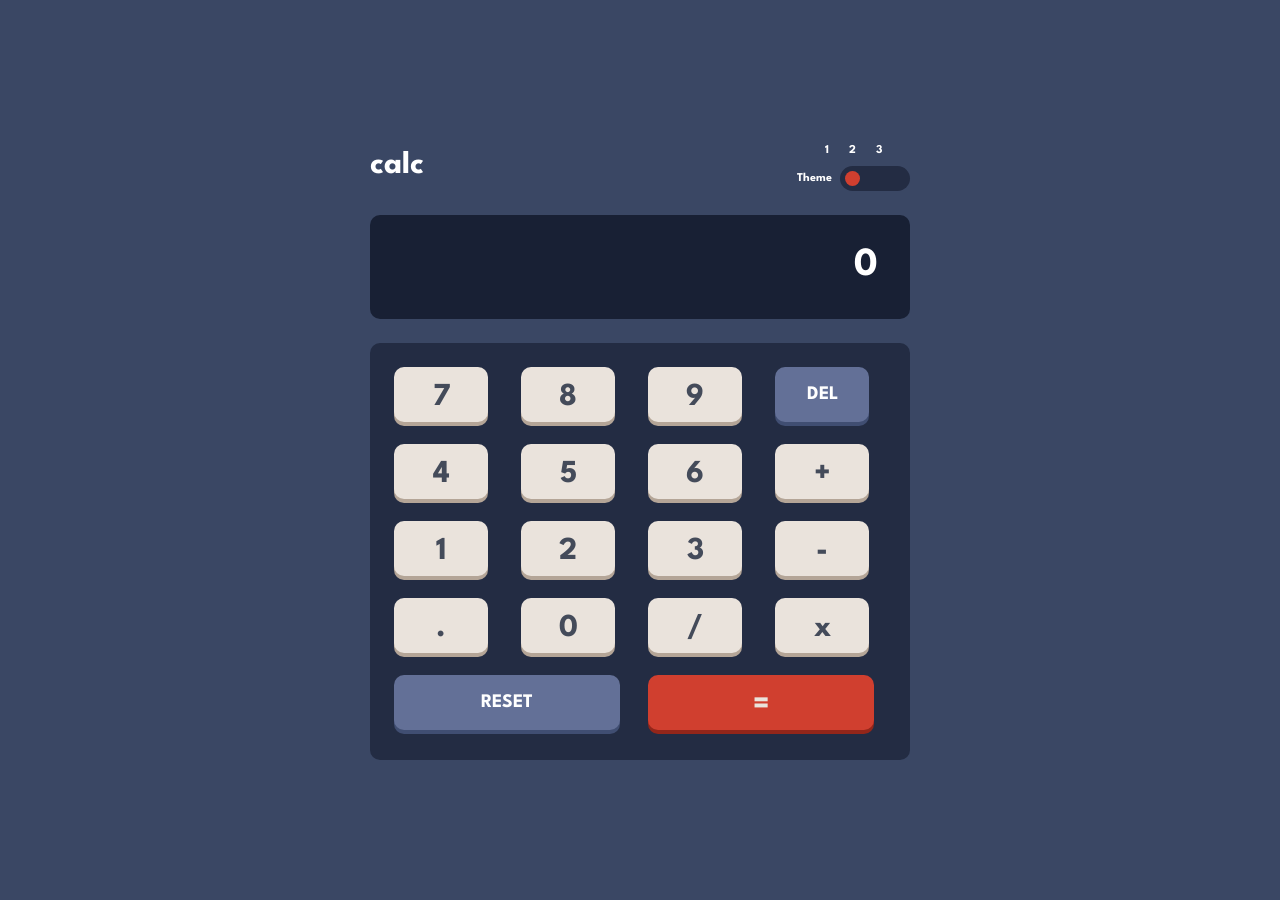
==== commit 82d17575: "werk van adriaan" ====
--- a/calculator/code/index.html
+++ b/calculator/code/index.html
@@ -18,16 +18,18 @@
       <div class="calculator__header">
         <h1 class="calculator__title">calc</h1>
         <div class="theme-switcher">
-          <span class="theme-switcher__label">THEME</span>
           <div class="theme-switcher__options">
             <div class="theme-switcher__numbers">
               <span class="theme-switcher__number">1</span>
               <span class="theme-switcher__number">2</span>
               <span class="theme-switcher__number">3</span>
             </div>
+            <div style="display: flex; align-items: center; gap: 8px">
+            <span class="theme-switcher__label">Theme</span>
             <div class="theme-switcher__toggle">
               <div class="theme-switcher__toggle-ball"></div>
             </div>
+          </div>
           </div>
         </div>
       </div>
--- a/calculator/code/style.css
+++ b/calculator/code/style.css
@@ -26,6 +26,7 @@
   background-color: var(--bg-main-1);
   transition: background-color 0.3s;
 }
+
 body.theme-2 {
   --bg-main-1: #e6e6e6;
   --bg-toggle-1: #d3cdcd;
@@ -42,6 +43,13 @@
   --key-hover-red-1: #36d1df;
   --key-hover-equals-1: #ed873f;
 }
+
+body.theme-2 .calculator__title,
+body.theme-2 .calculator .theme-switcher__label,
+body.theme-2 .calculator .theme-switcher__numbers, body.theme-2 .calculator__display {
+  color: var(--text-dark-1);
+}
+
 body.theme-3 {
   --bg-main-1: #17062a;
   --bg-toggle-1: #1e0936;
@@ -58,49 +66,15 @@
   --key-hover-red-1: #9e1aca;
   --key-hover-equals-1: #6cf9f2;
 }
-
-body.theme-2 {
-  --bg-main-1: #e6e6e6;
-  --bg-toggle-1: #d3cdcd;
-  --bg-screen-1: #eeeeee;
-  --key-bg-1: #e5e4e1;
-  --key-shadow-1: #a79e91;
-  --key-bg-red-1: #388187;
-  --key-shadow-red-1: #1b6066;
-  --key-bg-equals-1: #c85402;
-  --key-shadow-equals-1: #873901;
-  --text-dark-1: #35352c;
-  --text-light-1: #ffffff;
-  --key-hover-1: #ffffff;
-  --key-hover-red-1: #36d1df;
-  --key-hover-equals-1: #ed873f;
-}
-body.theme-2 .calculator__title,
-body.theme-2 .calculator .theme-switcher__label,
-body.theme-2 .calculator .theme-switcher__numbers, body.theme-2 .calculator__display {
-  color: var(--text-dark-1);
-}
-
-body.theme-3 {
-  --bg-main-1: #17062a;
-  --bg-toggle-1: #1e0936;
-  --bg-screen-1: #1e0936;
-  --key-bg-1: #331c4d;
-  --key-shadow-1: #881c9e;
-  --key-bg-red-1: #56077c;
-  --key-shadow-red-1: #be15f4;
-  --key-bg-equals-1: #00e0d1;
-  --key-shadow-equals-1: #6cf9f2;
-  --text-dark-1: #ffe53d;
-  --text-light-1: #ffffff;
-  --key-hover-1: #6a34a2;
-  --key-hover-red-1: #9e1aca;
-  --key-hover-equals-1: #6cf9f2;
-}
 body.theme-3 .calculator__title,
 body.theme-3 .calculator .theme-switcher__label,
 body.theme-3 .calculator .theme-switcher__numbers, body.theme-3 .calculator__display {
   color: var(--text-dark-1);
+}
+body.theme-3 body.theme-1 .calculator__title,
+body.theme-3 body.theme-1 .calculator .theme-switcher__label,
+body.theme-3 body.theme-1 .calculator .theme-switcher__numbers, body.theme-3 body.theme-1 .calculator__display {
+  color: var(--text-light-1);
 }
 
 .calculator {
